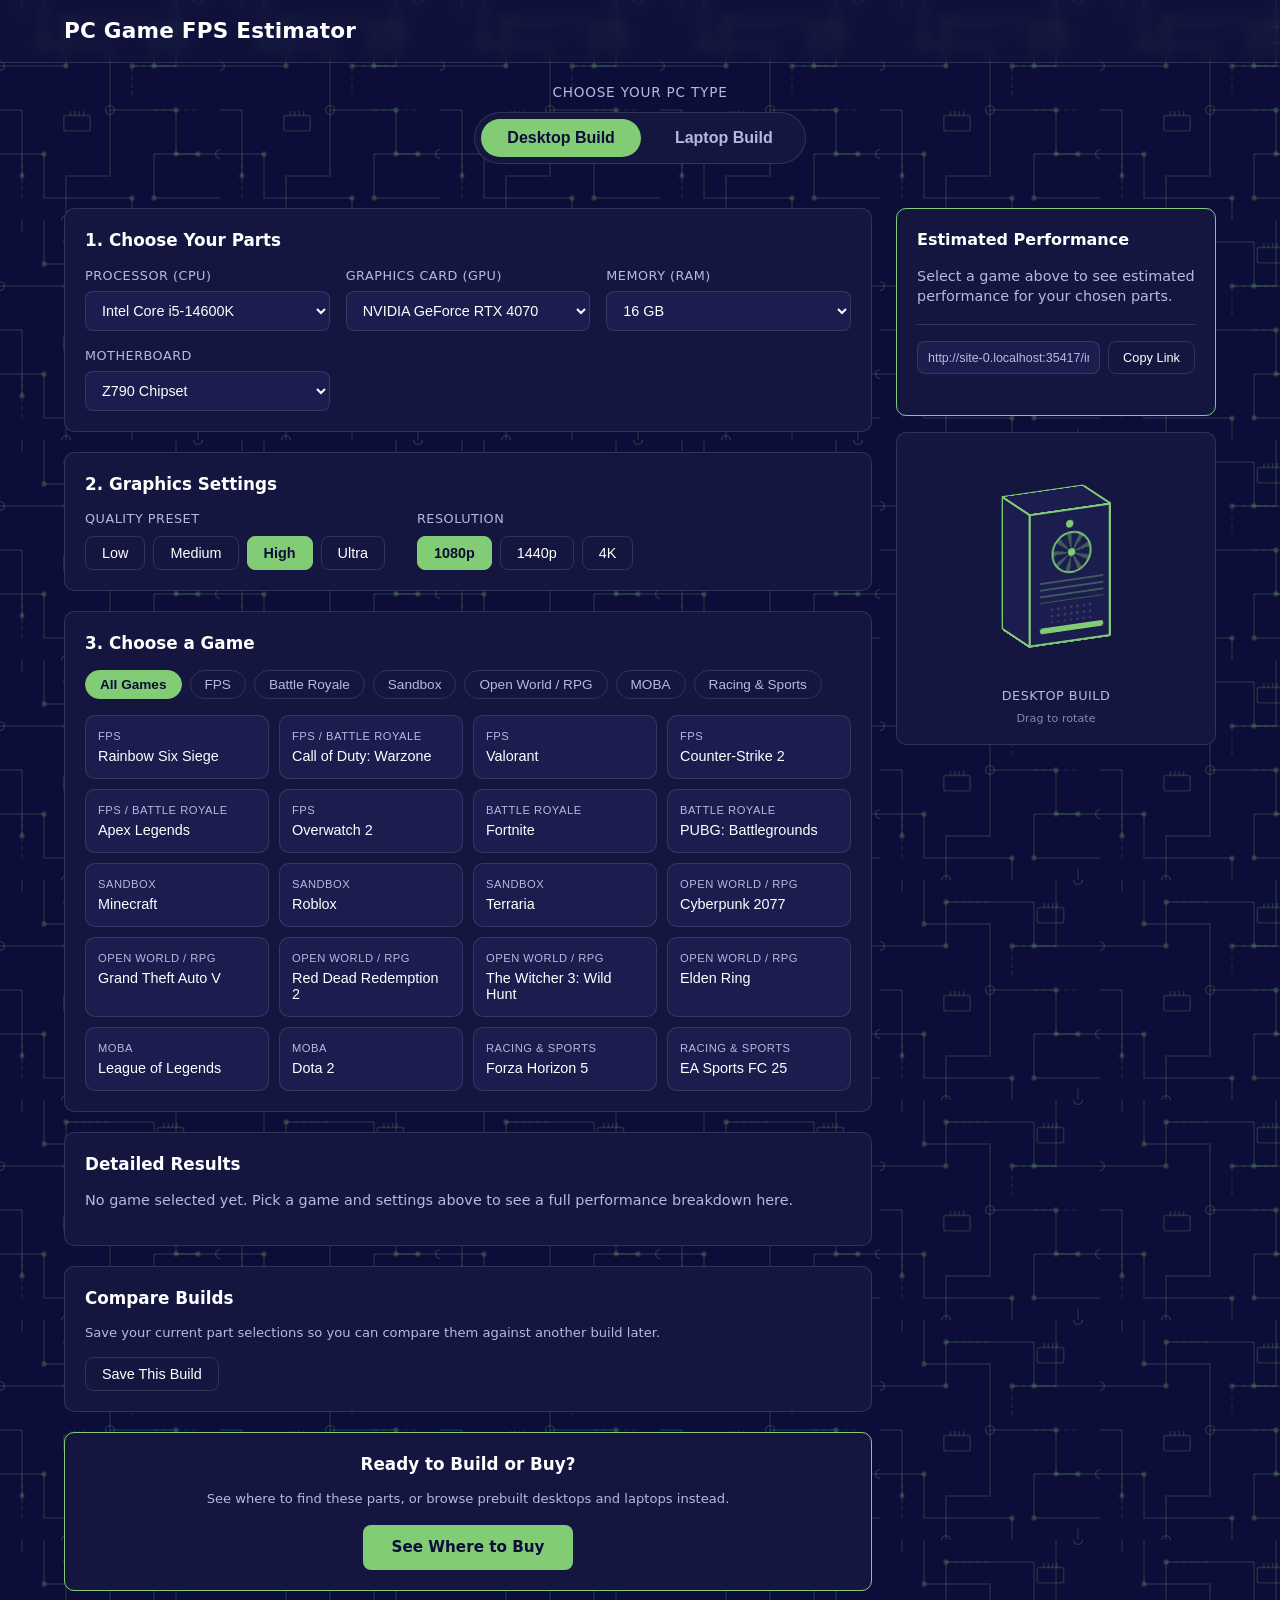
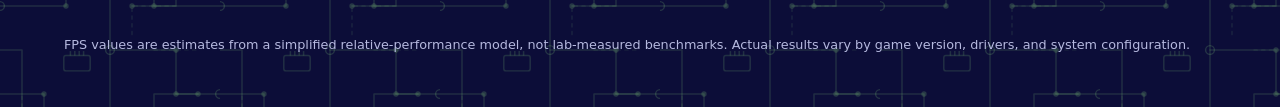
==== index.html @ 76307e14 "Initial commit: PC Game FPS Estimator PWA" ====
<!DOCTYPE html>
<html lang="en">
<head>
<meta charset="UTF-8">
<meta name="viewport" content="width=device-width, initial-scale=1.0">
<title>PC Game FPS Estimator</title>
<link rel="stylesheet" href="style.css">
<link rel="manifest" href="manifest.json">
<link rel="icon" href="icon-192.png">
<link rel="apple-touch-icon" href="icon-192.png">
<meta name="theme-color" content="#0c0d38">
</head>
<body>

<header class="site-header">
  <div class="header-inner">
    <h1 class="site-title">PC Game FPS Estimator</h1>
  </div>
</header>

<section class="type-toggle-section">
  <span class="type-toggle-label">Choose Your PC Type</span>
  <nav class="mode-tabs" role="tablist" aria-label="Choose PC type">
    <button class="mode-tab active" data-mode="desktop" role="tab" aria-selected="true">Desktop Build</button>
    <button class="mode-tab" data-mode="laptop" role="tab" aria-selected="false">Laptop Build</button>
  </nav>
</section>

<main class="layout">

  <section class="main-column">

    <div class="panel" id="parts-panel">
      <h2 class="panel-title">1. Choose Your Parts</h2>
      <div class="parts-grid" id="parts-grid"></div>
    </div>

    <div class="panel" id="settings-panel">
      <h2 class="panel-title">2. Graphics Settings</h2>
      <div class="settings-row">
        <div class="settings-group">
          <span class="settings-label">Quality Preset</span>
          <div class="pill-group" id="preset-group"></div>
        </div>
        <div class="settings-group">
          <span class="settings-label">Resolution</span>
          <div class="pill-group" id="resolution-group"></div>
        </div>
      </div>
    </div>

    <div class="panel" id="game-panel">
      <h2 class="panel-title">3. Choose a Game</h2>
      <div class="category-tabs" id="category-tabs"></div>
      <div class="game-grid" id="game-grid"></div>
    </div>

    <div class="panel" id="bottom-results-panel">
      <h2 class="panel-title">Detailed Results</h2>
      <div id="bottom-results"></div>
    </div>

    <div class="panel" id="compare-panel">
      <h2 class="panel-title">Compare Builds</h2>
      <div id="compare-content"></div>
    </div>

    <div class="panel cta-panel" id="buy-cta-panel">
      <h2 class="panel-title">Ready to Build or Buy?</h2>
      <p class="result-sub" style="margin-bottom:16px;">See where to find these parts, or browse prebuilt desktops and laptops instead.</p>
      <a class="pill-btn cta-btn" id="buy-link" href="buy.html">See Where to Buy</a>
    </div>

  </section>

  <aside class="sidebar" id="sidebar">
    <div class="sidebar-card">
      <h2 class="sidebar-title">Estimated Performance</h2>
      <div id="sidebar-content"></div>
      <div class="share-row">
        <input type="text" id="share-link-input" readonly aria-label="Shareable link">
        <button class="pill-btn" id="copy-link-btn" type="button">Copy Link</button>
      </div>
      <p class="copy-feedback" id="copy-feedback"></p>
    </div>

    <div class="device-visual" id="device-visual">
      <div class="cube-viewport">

        <div class="cube-scene" id="desktop-3d-scene">
          <div class="cube-drag" id="desktop-3d-drag">
            <div class="tower-box">
              <div class="tower-face tower-front">
                <span class="power-led"></span>
                <div class="tower-fan"></div>
                <div class="tower-vents"></div>
                <div class="tower-grille"></div>
                <div class="tower-light-bar"></div>
              </div>
              <div class="tower-face tower-back"></div>
              <div class="tower-face tower-left"></div>
              <div class="tower-face tower-right">
                <div class="tower-side-vent"></div>
                <div class="tower-side-vent"></div>
                <div class="tower-side-vent"></div>
              </div>
              <div class="tower-face tower-top"></div>
              <div class="tower-face tower-bottom"></div>
            </div>
          </div>
        </div>

        <div class="cube-scene" id="laptop-3d-scene">
          <div class="cube-drag" id="laptop-3d-drag">
            <div class="laptop-base">
              <div class="lb-face lb-front"></div>
              <div class="lb-face lb-back"></div>
              <div class="lb-face lb-left"></div>
              <div class="lb-face lb-right"></div>
              <div class="lb-face lb-top"></div>
              <div class="lb-face lb-bottom"></div>
            </div>
            <div class="laptop-screen-pivot">
              <div class="laptop-screen">
                <div class="ls-face ls-front"><span class="screen-glow"></span></div>
                <div class="ls-face ls-back"></div>
                <div class="ls-face ls-left"></div>
                <div class="ls-face ls-right"></div>
                <div class="ls-face ls-top"></div>
                <div class="ls-face ls-bottom"></div>
              </div>
            </div>
          </div>
        </div>

      </div>
      <p class="device-caption" id="device-caption">Desktop Build</p>
      <p class="device-drag-hint">Drag to rotate</p>
    </div>
  </aside>

</main>

<footer class="site-footer">
  <p>FPS values are estimates from a simplified relative-performance model, not lab-measured benchmarks. Actual results vary by game version, drivers, and system configuration.</p>
</footer>

<script src="data.js"></script>
<script src="app.js"></script>
<script src="register-sw.js"></script>
</body>
</html>
---- style.css ----
:root {
  --bg: #0c0d38;
  --bg-card: #14163f;
  --bg-card-alt: #1a1d4d;
  --accent: #82cc76;
  --accent-dark: #5fa855;
  --text: #ffffff;
  --text-dim: #b6b9df;
  --border: rgba(255, 255, 255, 0.12);
  --warn: #e0a458;
  --radius: 10px;
}

* { box-sizing: border-box; }

body {
  margin: 0;
  background-color: var(--bg);
  background-image: url("circuit-pattern.svg");
  background-repeat: repeat;
  background-size: 220px 220px;
  color: var(--text);
  font-family: "Segoe UI", system-ui, -apple-system, Roboto, Arial, sans-serif;
  line-height: 1.4;
}

/* ---------- Header ---------- */

.site-header {
  border-bottom: 1px solid var(--border);
  background: rgba(255, 255, 255, 0.02);
  position: sticky;
  top: 0;
  z-index: 20;
  backdrop-filter: blur(6px);
}

.header-inner {
  max-width: 1200px;
  margin: 0 auto;
  padding: 16px 24px;
  display: flex;
  align-items: center;
  justify-content: space-between;
  flex-wrap: wrap;
  gap: 12px;
}

.site-title {
  font-size: 1.35rem;
  margin: 0;
  letter-spacing: 0.2px;
}

.mode-tabs {
  display: flex;
  gap: 8px;
  background: var(--bg-card);
  padding: 4px;
  border-radius: 999px;
  border: 1px solid var(--border);
}

.mode-tab {
  border: none;
  background: transparent;
  color: var(--text-dim);
  padding: 8px 18px;
  border-radius: 999px;
  font-size: 0.9rem;
  cursor: pointer;
  font-weight: 600;
}

.mode-tab.active {
  background: var(--accent);
  color: var(--bg);
}

/* ---------- Type toggle (prominent, mid-page) ---------- */

.type-toggle-section {
  max-width: 1200px;
  margin: 0 auto;
  padding: 20px 24px;
  display: flex;
  flex-direction: column;
  align-items: center;
  gap: 10px;
}

.type-toggle-label {
  font-size: 0.85rem;
  color: var(--text-dim);
  text-transform: uppercase;
  letter-spacing: 0.8px;
}

.type-toggle-section .mode-tabs {
  padding: 6px;
}

.type-toggle-section .mode-tab {
  padding: 10px 26px;
  font-size: 1rem;
}

/* ---------- Layout ---------- */

.layout {
  max-width: 1200px;
  margin: 0 auto;
  padding: 24px;
  display: grid;
  grid-template-columns: 1fr 320px;
  gap: 24px;
  align-items: start;
}

.main-column {
  display: flex;
  flex-direction: column;
  gap: 20px;
  min-width: 0;
}

.sidebar {
  position: sticky;
  top: 84px;
}

.panel {
  background: var(--bg-card);
  border: 1px solid var(--border);
  border-radius: var(--radius);
  padding: 20px;
}

.panel-title {
  margin: 0 0 14px 0;
  font-size: 1.05rem;
  color: var(--text);
}

/* ---------- Category tabs ---------- */

.category-tabs {
  display: flex;
  flex-wrap: wrap;
  gap: 8px;
  margin-bottom: 16px;
}

.category-tab {
  border: 1px solid var(--border);
  background: transparent;
  color: var(--text-dim);
  padding: 6px 14px;
  border-radius: 999px;
  font-size: 0.85rem;
  cursor: pointer;
}

.category-tab.active {
  background: var(--accent);
  border-color: var(--accent);
  color: var(--bg);
  font-weight: 600;
}

/* ---------- Game grid ---------- */

.game-grid {
  display: grid;
  grid-template-columns: repeat(auto-fill, minmax(160px, 1fr));
  gap: 10px;
}

.game-card {
  border: 1px solid var(--border);
  background: var(--bg-card-alt);
  color: var(--text);
  border-radius: var(--radius);
  padding: 14px 12px;
  cursor: pointer;
  text-align: left;
  font-size: 0.9rem;
  display: flex;
  flex-direction: column;
  gap: 6px;
}

.game-card .game-tag {
  font-size: 0.7rem;
  color: var(--text-dim);
  text-transform: uppercase;
  letter-spacing: 0.5px;
}

.game-card:hover {
  border-color: var(--accent);
}

.game-card.selected {
  background: var(--accent);
  color: var(--bg);
  border-color: var(--accent);
}

.game-card.selected .game-tag {
  color: var(--bg);
  opacity: 0.75;
}

/* ---------- Settings ---------- */

.settings-row {
  display: flex;
  gap: 32px;
  flex-wrap: wrap;
}

.settings-group {
  display: flex;
  flex-direction: column;
  gap: 8px;
}

.settings-label {
  font-size: 0.8rem;
  color: var(--text-dim);
  text-transform: uppercase;
  letter-spacing: 0.5px;
}

.pill-group {
  display: flex;
  gap: 8px;
  flex-wrap: wrap;
}

.pill-btn {
  border: 1px solid var(--border);
  background: transparent;
  color: var(--text);
  padding: 8px 16px;
  border-radius: 8px;
  cursor: pointer;
  font-size: 0.9rem;
}

.pill-btn:hover {
  border-color: var(--accent);
}

.pill-btn.active {
  background: var(--accent);
  border-color: var(--accent);
  color: var(--bg);
  font-weight: 600;
}

/* ---------- Parts ---------- */

.parts-grid {
  display: grid;
  grid-template-columns: repeat(auto-fill, minmax(220px, 1fr));
  gap: 16px;
}

.part-field {
  display: flex;
  flex-direction: column;
  gap: 6px;
}

.part-field label {
  font-size: 0.8rem;
  color: var(--text-dim);
  text-transform: uppercase;
  letter-spacing: 0.5px;
}

.part-field select {
  background: var(--bg-card-alt);
  color: var(--text);
  border: 1px solid var(--border);
  border-radius: 8px;
  padding: 10px 12px;
  font-size: 0.9rem;
}

.part-field select:focus {
  outline: 2px solid var(--accent);
  border-color: var(--accent);
}

.compat-note {
  margin-top: 14px;
  padding: 10px 14px;
  border-radius: 8px;
  background: rgba(224, 164, 88, 0.12);
  border: 1px solid var(--warn);
  color: var(--warn);
  font-size: 0.85rem;
}

/* ---------- Sidebar result ---------- */

.sidebar-card {
  background: var(--bg-card);
  border: 1px solid var(--accent);
  border-radius: var(--radius);
  padding: 20px;
}

.sidebar-title {
  margin: 0 0 12px 0;
  font-size: 1rem;
}

.result-empty {
  color: var(--text-dim);
  font-size: 0.9rem;
}

.result-game-name {
  font-size: 1.05rem;
  font-weight: 700;
}

.result-sub {
  color: var(--text-dim);
  font-size: 0.82rem;
  margin-top: 2px;
}

.result-fps-big {
  font-size: 3rem;
  font-weight: 800;
  color: var(--accent);
  line-height: 1;
  margin: 16px 0 2px 0;
}

.result-fps-label {
  color: var(--text-dim);
  font-size: 0.8rem;
  text-transform: uppercase;
  letter-spacing: 0.5px;
  margin-bottom: 16px;
}

.result-bottleneck {
  font-size: 0.85rem;
  padding: 8px 10px;
  border-radius: 8px;
  background: rgba(130, 204, 118, 0.12);
  margin-bottom: 14px;
}

.result-bottleneck.warn {
  background: rgba(224, 164, 88, 0.12);
  color: var(--warn);
}

.build-summary {
  list-style: none;
  padding: 0;
  margin: 0;
  font-size: 0.85rem;
  color: var(--text-dim);
  display: flex;
  flex-direction: column;
  gap: 6px;
}

.build-summary li span {
  color: var(--text);
}

.share-row {
  display: flex;
  gap: 8px;
  margin-top: 18px;
  padding-top: 16px;
  border-top: 1px solid var(--border);
}

.share-row input {
  flex: 1;
  min-width: 0;
  background: var(--bg-card-alt);
  color: var(--text-dim);
  border: 1px solid var(--border);
  border-radius: 8px;
  padding: 8px 10px;
  font-size: 0.78rem;
}

.share-row .pill-btn {
  padding: 8px 14px;
  font-size: 0.8rem;
  white-space: nowrap;
}

.copy-feedback {
  margin: 8px 0 0 0;
  font-size: 0.78rem;
  color: var(--accent);
  min-height: 1em;
}

/* ---------- Compare builds ---------- */

.compare-slots {
  display: grid;
  grid-template-columns: 1fr 1fr;
  gap: 16px;
}

.compare-slot {
  background: var(--bg-card-alt);
  border: 1px solid var(--border);
  border-radius: var(--radius);
  padding: 16px;
  display: flex;
  flex-direction: column;
  gap: 10px;
}

.compare-slot-title {
  font-weight: 700;
  display: flex;
  align-items: center;
  gap: 8px;
}

.compare-slot-tag {
  font-size: 0.7rem;
  color: var(--text-dim);
  border: 1px solid var(--border);
  border-radius: 999px;
  padding: 2px 8px;
  font-weight: 400;
  text-transform: uppercase;
  letter-spacing: 0.5px;
}

.compare-slots.single {
  grid-template-columns: 1fr;
  max-width: 340px;
}

.compare-actions {
  display: flex;
  gap: 10px;
  flex-wrap: wrap;
  margin-top: 16px;
}

.pill-btn.secondary {
  background: transparent;
  color: var(--text-dim);
  border-color: var(--border);
}

.pill-btn.secondary:hover {
  border-color: var(--accent);
  color: var(--text);
}

.compare-table td {
  font-size: 0.85rem;
}

.compare-table tr.current-preset-row td {
  color: var(--text);
  font-weight: 700;
}

/* ---------- Buy CTA ---------- */

.cta-panel {
  text-align: center;
  border-color: var(--accent);
}

.cta-btn {
  display: inline-block;
  background: var(--accent);
  color: var(--bg);
  border: none;
  padding: 12px 28px;
  font-size: 0.95rem;
  font-weight: 700;
  text-decoration: none;
}

.cta-btn:hover {
  opacity: 0.9;
}

/* ---------- Device visual (draggable 3D model) ---------- */

.device-visual {
  margin-top: 16px;
  background: var(--bg-card);
  border: 1px solid var(--border);
  border-radius: var(--radius);
  padding: 18px;
  display: flex;
  flex-direction: column;
  align-items: center;
  gap: 6px;
}

.cube-viewport {
  position: relative;
  width: 100%;
  height: 230px;
  perspective: 750px;
  overflow: hidden;
}

.cube-scene {
  position: absolute;
  inset: 0;
  display: none;
  cursor: grab;
  touch-action: none;
}

.cube-scene.visible {
  display: block;
}

.cube-scene.dragging {
  cursor: grabbing;
}

.cube-drag {
  position: relative;
  width: 100%;
  height: 100%;
  transform-style: preserve-3d;
}

.device-caption {
  margin: 0;
  color: var(--text-dim);
  font-size: 0.8rem;
  text-transform: uppercase;
  letter-spacing: 0.5px;
}

.device-drag-hint {
  margin: 0;
  color: var(--text-dim);
  font-size: 0.7rem;
  opacity: 0.7;
}

/* Shared face styling */

.tower-face, .lb-face, .ls-face {
  position: absolute;
  left: 50%;
  top: 50%;
  background: var(--bg-card-alt);
  border: 2px solid var(--accent);
  box-sizing: border-box;
}

/* Desktop tower box: 90 x 140 x 65 */

.tower-box {
  position: absolute;
  left: 50%;
  top: 50%;
  transform-style: preserve-3d;
}

.tower-front  { width: 90px; height: 140px; margin: -70px 0 0 -45px; transform: translateZ(32.5px); }
.tower-back   { width: 90px; height: 140px; margin: -70px 0 0 -45px; transform: translateZ(-32.5px) rotateY(180deg); }
.tower-right  { width: 65px; height: 140px; margin: -70px 0 0 -32.5px; transform: translateX(45px) rotateY(90deg); }
.tower-left   { width: 65px; height: 140px; margin: -70px 0 0 -32.5px; transform: translateX(-45px) rotateY(-90deg); }
.tower-top    { width: 90px; height: 65px; margin: -32.5px 0 0 -45px; transform: translateY(-70px) rotateX(90deg); }
.tower-bottom { width: 90px; height: 65px; margin: -32.5px 0 0 -45px; transform: translateY(70px) rotateX(-90deg); }

.tower-front .power-led {
  position: absolute;
  top: 10px;
  left: 50%;
  transform: translateX(-50%);
  width: 8px;
  height: 8px;
  border-radius: 50%;
  background: var(--accent);
  animation: led-blink 1.6s ease-in-out infinite;
}

.tower-fan {
  position: absolute;
  top: 22px;
  left: 23px;
  width: 44px;
  height: 44px;
  border-radius: 50%;
  border: 2px solid var(--accent);
  background: repeating-conic-gradient(var(--bg-card-alt) 0deg 25deg, rgba(130, 204, 118, 0.35) 25deg 40deg);
}

.tower-fan::after {
  content: "";
  position: absolute;
  top: 50%;
  left: 50%;
  width: 8px;
  height: 8px;
  border-radius: 50%;
  background: var(--accent);
  transform: translate(-50%, -50%);
}

.tower-vents {
  position: absolute;
  top: 72px;
  left: 10px;
  width: 70px;
  height: 22px;
  background: repeating-linear-gradient(to bottom, var(--accent) 0px 2px, transparent 2px 7px);
  opacity: 0.35;
}

.tower-grille {
  position: absolute;
  top: 98px;
  left: 20px;
  width: 50px;
  height: 18px;
  background-image: radial-gradient(circle, rgba(255, 255, 255, 0.3) 1px, transparent 1.6px);
  background-size: 7px 7px;
  opacity: 0.5;
}

.tower-light-bar {
  position: absolute;
  bottom: 10px;
  left: 10px;
  width: 70px;
  height: 6px;
  border-radius: 3px;
  background: var(--accent);
  animation: glow-pulse 2.5s ease-in-out infinite;
}

.tower-side-vent {
  position: absolute;
  left: 50%;
  transform: translateX(-50%);
  width: 30px;
  height: 30px;
  border-radius: 50%;
  border: 2px solid var(--accent);
  background: var(--bg-card-alt);
  opacity: 0.6;
}

.tower-right .tower-side-vent:nth-child(1) { top: 18px; }
.tower-right .tower-side-vent:nth-child(2) { top: 58px; }
.tower-right .tower-side-vent:nth-child(3) { top: 98px; }

/* Laptop base box: 140 x 10 x 95 */

.laptop-base {
  position: absolute;
  left: 50%;
  top: 50%;
  transform-style: preserve-3d;
  transform: translateY(44px);
}

.lb-front  { width: 140px; height: 10px; margin: -5px 0 0 -70px; transform: translateZ(47.5px); }
.lb-back   { width: 140px; height: 10px; margin: -5px 0 0 -70px; transform: translateZ(-47.5px) rotateY(180deg); }
.lb-right  { width: 95px; height: 10px; margin: -5px 0 0 -47.5px; transform: translateX(70px) rotateY(90deg); }
.lb-left   { width: 95px; height: 10px; margin: -5px 0 0 -47.5px; transform: translateX(-70px) rotateY(-90deg); }
.lb-top    { width: 140px; height: 95px; margin: -47.5px 0 0 -70px; transform: translateY(-5px) rotateX(90deg); }
.lb-bottom { width: 140px; height: 95px; margin: -47.5px 0 0 -70px; transform: translateY(5px) rotateX(-90deg); }

/* Laptop screen, hinged from the back-top edge of the base: 140 x 90 x 5 */

.laptop-screen-pivot {
  position: absolute;
  left: 50%;
  top: 50%;
  transform-style: preserve-3d;
  transform: translateY(44px) translate3d(0px, -5px, -47.5px) rotateX(8deg);
}

.laptop-screen {
  position: relative;
  transform-style: preserve-3d;
  transform: translateY(-45px);
}

.ls-front  { width: 140px; height: 90px; margin: -45px 0 0 -70px; transform: translateZ(2.5px); }
.ls-back   { width: 140px; height: 90px; margin: -45px 0 0 -70px; transform: translateZ(-2.5px) rotateY(180deg); }
.ls-right  { width: 5px; height: 90px; margin: -45px 0 0 -2.5px; transform: translateX(70px) rotateY(90deg); }
.ls-left   { width: 5px; height: 90px; margin: -45px 0 0 -2.5px; transform: translateX(-70px) rotateY(-90deg); }
.ls-top    { width: 140px; height: 5px; margin: -2.5px 0 0 -70px; transform: translateY(-45px) rotateX(90deg); }
.ls-bottom { width: 140px; height: 5px; margin: -2.5px 0 0 -70px; transform: translateY(45px) rotateX(-90deg); }

.ls-front .screen-glow {
  position: absolute;
  inset: 8px;
  background: var(--accent);
  animation: glow-pulse 2.5s ease-in-out infinite;
}

@keyframes led-blink {
  0%, 100% { opacity: 1; }
  50% { opacity: 0.2; }
}

@keyframes glow-pulse {
  0%, 100% { opacity: 0.3; }
  50% { opacity: 0.8; }
}

/* ---------- Bottom results ---------- */

.bottom-grid {
  display: grid;
  grid-template-columns: 1.1fr 1fr;
  gap: 28px;
}

.preset-bars {
  display: flex;
  flex-direction: column;
  gap: 12px;
}

.preset-bar-row {
  display: grid;
  grid-template-columns: 70px 1fr 60px;
  align-items: center;
  gap: 10px;
  font-size: 0.85rem;
}

.preset-bar-track {
  background: var(--bg-card-alt);
  border-radius: 6px;
  height: 16px;
  overflow: hidden;
  border: 1px solid var(--border);
}

.preset-bar-fill {
  height: 100%;
  background: var(--accent);
}

.preset-bar-row.current-preset .preset-bar-fill {
  background: var(--accent);
}

.preset-bar-row.current-preset {
  font-weight: 700;
}

.summary-table {
  width: 100%;
  border-collapse: collapse;
  font-size: 0.88rem;
}

.summary-table td {
  padding: 7px 4px;
  border-bottom: 1px solid var(--border);
  color: var(--text-dim);
}

.summary-table td:last-child {
  text-align: right;
  color: var(--text);
  font-weight: 600;
}

/* ---------- Footer ---------- */

.site-footer {
  max-width: 1200px;
  margin: 0 auto;
  padding: 8px 24px 40px 24px;
  color: var(--text-dim);
  font-size: 0.8rem;
}

/* ---------- Buy page ---------- */

.buy-layout {
  max-width: 900px;
  margin: 0 auto;
  padding: 24px;
  display: flex;
  flex-direction: column;
  gap: 20px;
}

.back-link {
  color: var(--text-dim);
  text-decoration: none;
  font-size: 0.9rem;
}

.back-link:hover {
  color: var(--accent);
}

.buy-view {
  display: none;
}

.buy-view.active {
  display: block;
}

.buy-section-title {
  margin: 20px 0 10px 0;
  font-size: 1rem;
}

.buy-section-title:first-child {
  margin-top: 0;
}

.buy-brand-title {
  margin: 12px 0 6px 0;
  font-size: 0.8rem;
  color: var(--text-dim);
  text-transform: uppercase;
  letter-spacing: 0.5px;
}

.buy-part-row {
  display: flex;
  justify-content: space-between;
  align-items: center;
  flex-wrap: wrap;
  gap: 10px;
  padding: 10px 12px;
  border-bottom: 1px solid var(--border);
}

.buy-part-row.highlighted {
  background: rgba(130, 204, 118, 0.08);
  border: 1px solid var(--accent);
  border-radius: 8px;
}

.buy-part-name {
  font-size: 0.9rem;
  display: flex;
  align-items: center;
  gap: 8px;
}

.part-icon {
  display: inline-block;
  width: 22px;
  height: 22px;
  flex-shrink: 0;
  box-sizing: border-box;
  position: relative;
  border: 2px solid var(--accent);
  background: var(--bg-card-alt);
}

.icon-cpu {
  border-radius: 4px;
}

.icon-cpu::after {
  content: "";
  position: absolute;
  inset: 5px;
  border: 1px solid var(--accent);
}

.icon-gpu {
  border-radius: 50%;
  background: repeating-conic-gradient(var(--bg-card-alt) 0deg 25deg, rgba(130, 204, 118, 0.4) 25deg 40deg);
  animation: icon-spin 2.5s linear infinite;
}

.icon-gpu::after {
  content: "";
  position: absolute;
  top: 50%;
  left: 50%;
  width: 5px;
  height: 5px;
  border-radius: 50%;
  background: var(--accent);
  transform: translate(-50%, -50%);
}

.icon-ram {
  border-radius: 2px;
  background-image: repeating-linear-gradient(to right, transparent 0 3px, rgba(130, 204, 118, 0.4) 3px 4px);
}

.icon-motherboard {
  border-radius: 3px;
  background-image:
    linear-gradient(rgba(130, 204, 118, 0.4) 1px, transparent 1px),
    linear-gradient(90deg, rgba(130, 204, 118, 0.4) 1px, transparent 1px);
  background-size: 6px 6px;
}

@keyframes icon-spin {
  from { transform: rotate(0deg); }
  to { transform: rotate(360deg); }
}

.buy-highlight-tag {
  font-size: 0.68rem;
  background: var(--accent);
  color: var(--bg);
  border-radius: 999px;
  padding: 2px 8px;
  font-weight: 700;
  text-transform: uppercase;
}

.buy-links {
  display: flex;
  gap: 8px;
  flex-wrap: wrap;
}

.buy-links .pill-btn {
  padding: 6px 12px;
  font-size: 0.78rem;
  text-decoration: none;
  display: inline-block;
}

.tier-grid {
  display: grid;
  grid-template-columns: repeat(auto-fit, minmax(220px, 1fr));
  gap: 14px;
}

.tier-card {
  background: var(--bg-card-alt);
  border: 1px solid var(--border);
  border-radius: var(--radius);
  padding: 16px;
  display: flex;
  flex-direction: column;
  gap: 10px;
}

.tier-card-title {
  font-weight: 700;
}

/* ---------- Responsive ---------- */

@media (max-width: 900px) {
  .layout {
    grid-template-columns: 1fr;
  }
  .sidebar {
    position: static;
    order: -1;
  }
  .bottom-grid {
    grid-template-columns: 1fr;
  }
  .compare-slots {
    grid-template-columns: 1fr;
  }
}
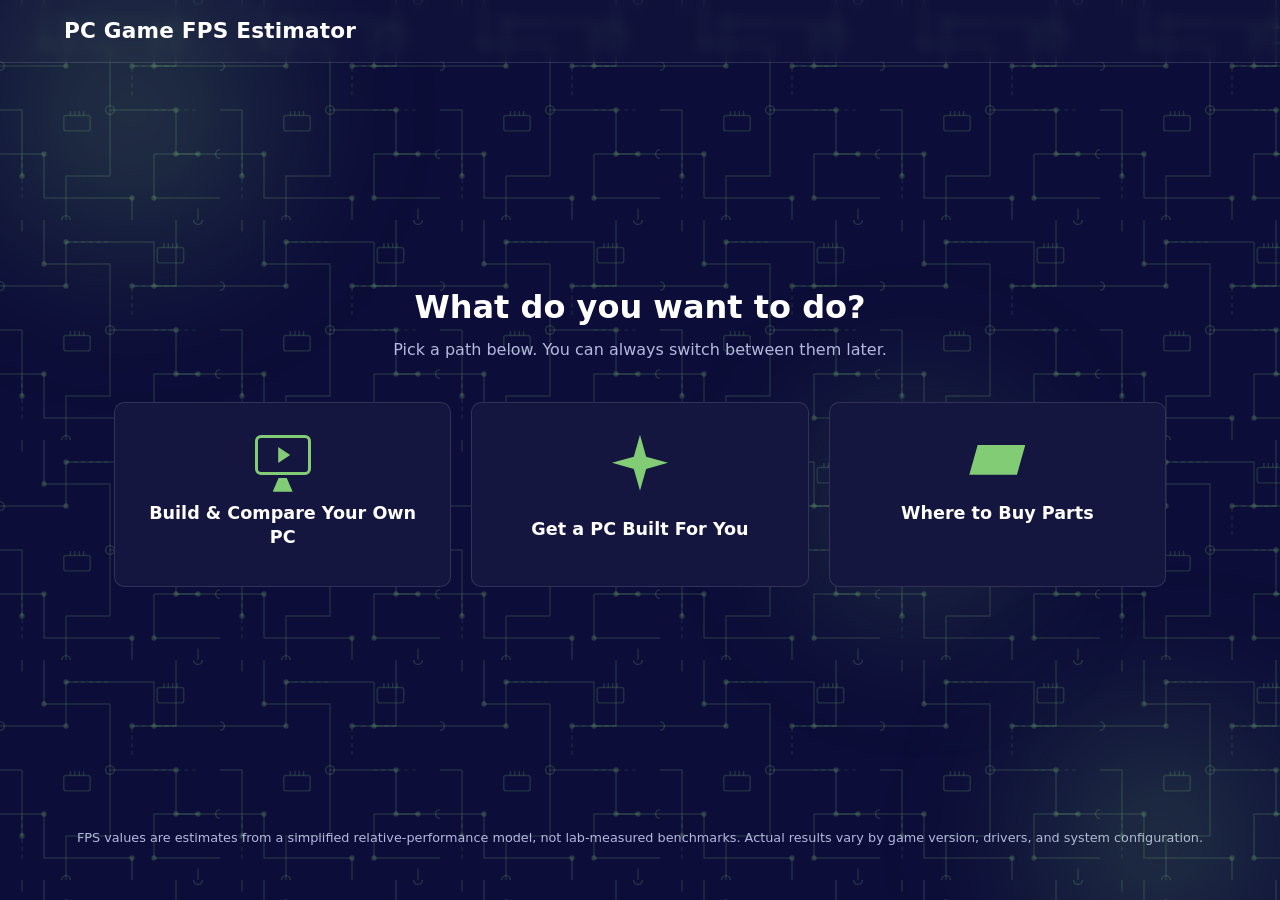
==== commit 70b0ee18: "Add landing page, PC recommendation wizard, and price comparisons - New index.html intro page with a" ====
--- a/index.html
+++ b/index.html
@@ -10,7 +10,11 @@
 <link rel="apple-touch-icon" href="icon-192.png">
 <meta name="theme-color" content="#0c0d38">
 </head>
-<body>
+<body class="landing">
+
+<div class="bg-glow bg-glow-1"></div>
+<div class="bg-glow bg-glow-2"></div>
+<div class="bg-glow bg-glow-3"></div>
 
 <header class="site-header">
   <div class="header-inner">
@@ -18,135 +22,37 @@
   </div>
 </header>
 
-<section class="type-toggle-section">
-  <span class="type-toggle-label">Choose Your PC Type</span>
-  <nav class="mode-tabs" role="tablist" aria-label="Choose PC type">
-    <button class="mode-tab active" data-mode="desktop" role="tab" aria-selected="true">Desktop Build</button>
-    <button class="mode-tab" data-mode="laptop" role="tab" aria-selected="false">Laptop Build</button>
-  </nav>
-</section>
+<main class="landing-hero">
+  <h2 class="landing-title">What do you want to do?</h2>
+  <p class="landing-subtitle">Pick a path below. You can always switch between them later.</p>
 
-<main class="layout">
+  <div class="landing-choices">
 
-  <section class="main-column">
+    <a class="landing-card" href="builder.html">
+      <div class="landing-icon landing-icon-build" aria-hidden="true"></div>
+      <div class="landing-card-title">Build &amp; Compare Your Own PC</div>
+      <div class="landing-card-desc">Pick your own CPU, GPU, RAM, and more, then see estimated FPS across 20+ games at your chosen settings. Save builds side by side to compare performance and price, desktop or laptop.</div>
+    </a>
 
-    <div class="panel" id="parts-panel">
-      <h2 class="panel-title">1. Choose Your Parts</h2>
-      <div class="parts-grid" id="parts-grid"></div>
-    </div>
+    <a class="landing-card" href="recommend.html">
+      <div class="landing-icon landing-icon-wizard" aria-hidden="true"></div>
+      <div class="landing-card-title">Get a PC Built For You</div>
+      <div class="landing-card-desc">Tell us your budget, the games you play, and the performance you're after. We'll generate a few build options that fit, ready to fine-tune in the full builder.</div>
+    </a>
 
-    <div class="panel" id="settings-panel">
-      <h2 class="panel-title">2. Graphics Settings</h2>
-      <div class="settings-row">
-        <div class="settings-group">
-          <span class="settings-label">Quality Preset</span>
-          <div class="pill-group" id="preset-group"></div>
-        </div>
-        <div class="settings-group">
-          <span class="settings-label">Resolution</span>
-          <div class="pill-group" id="resolution-group"></div>
-        </div>
-      </div>
-    </div>
+    <a class="landing-card" href="buy.html">
+      <div class="landing-icon landing-icon-buy" aria-hidden="true"></div>
+      <div class="landing-card-title">Where to Buy Parts</div>
+      <div class="landing-card-desc">Skip straight to shopping links and price estimates for individual parts, or browse prebuilt desktops and laptops instead.</div>
+    </a>
 
-    <div class="panel" id="game-panel">
-      <h2 class="panel-title">3. Choose a Game</h2>
-      <div class="category-tabs" id="category-tabs"></div>
-      <div class="game-grid" id="game-grid"></div>
-    </div>
-
-    <div class="panel" id="bottom-results-panel">
-      <h2 class="panel-title">Detailed Results</h2>
-      <div id="bottom-results"></div>
-    </div>
-
-    <div class="panel" id="compare-panel">
-      <h2 class="panel-title">Compare Builds</h2>
-      <div id="compare-content"></div>
-    </div>
-
-    <div class="panel cta-panel" id="buy-cta-panel">
-      <h2 class="panel-title">Ready to Build or Buy?</h2>
-      <p class="result-sub" style="margin-bottom:16px;">See where to find these parts, or browse prebuilt desktops and laptops instead.</p>
-      <a class="pill-btn cta-btn" id="buy-link" href="buy.html">See Where to Buy</a>
-    </div>
-
-  </section>
-
-  <aside class="sidebar" id="sidebar">
-    <div class="sidebar-card">
-      <h2 class="sidebar-title">Estimated Performance</h2>
-      <div id="sidebar-content"></div>
-      <div class="share-row">
-        <input type="text" id="share-link-input" readonly aria-label="Shareable link">
-        <button class="pill-btn" id="copy-link-btn" type="button">Copy Link</button>
-      </div>
-      <p class="copy-feedback" id="copy-feedback"></p>
-    </div>
-
-    <div class="device-visual" id="device-visual">
-      <div class="cube-viewport">
-
-        <div class="cube-scene" id="desktop-3d-scene">
-          <div class="cube-drag" id="desktop-3d-drag">
-            <div class="tower-box">
-              <div class="tower-face tower-front">
-                <span class="power-led"></span>
-                <div class="tower-fan"></div>
-                <div class="tower-vents"></div>
-                <div class="tower-grille"></div>
-                <div class="tower-light-bar"></div>
-              </div>
-              <div class="tower-face tower-back"></div>
-              <div class="tower-face tower-left"></div>
-              <div class="tower-face tower-right">
-                <div class="tower-side-vent"></div>
-                <div class="tower-side-vent"></div>
-                <div class="tower-side-vent"></div>
-              </div>
-              <div class="tower-face tower-top"></div>
-              <div class="tower-face tower-bottom"></div>
-            </div>
-          </div>
-        </div>
-
-        <div class="cube-scene" id="laptop-3d-scene">
-          <div class="cube-drag" id="laptop-3d-drag">
-            <div class="laptop-base">
-              <div class="lb-face lb-front"></div>
-              <div class="lb-face lb-back"></div>
-              <div class="lb-face lb-left"></div>
-              <div class="lb-face lb-right"></div>
-              <div class="lb-face lb-top"></div>
-              <div class="lb-face lb-bottom"></div>
-            </div>
-            <div class="laptop-screen-pivot">
-              <div class="laptop-screen">
-                <div class="ls-face ls-front"><span class="screen-glow"></span></div>
-                <div class="ls-face ls-back"></div>
-                <div class="ls-face ls-left"></div>
-                <div class="ls-face ls-right"></div>
-                <div class="ls-face ls-top"></div>
-                <div class="ls-face ls-bottom"></div>
-              </div>
-            </div>
-          </div>
-        </div>
-
-      </div>
-      <p class="device-caption" id="device-caption">Desktop Build</p>
-      <p class="device-drag-hint">Drag to rotate</p>
-    </div>
-  </aside>
-
+  </div>
 </main>
 
 <footer class="site-footer">
   <p>FPS values are estimates from a simplified relative-performance model, not lab-measured benchmarks. Actual results vary by game version, drivers, and system configuration.</p>
 </footer>
 
-<script src="data.js"></script>
-<script src="app.js"></script>
 <script src="register-sw.js"></script>
 </body>
 </html>
--- a/style.css
+++ b/style.css
@@ -105,6 +105,216 @@
   font-size: 1rem;
 }
 
+/* ---------- Landing page ---------- */
+
+body.landing {
+  position: relative;
+  overflow-x: hidden;
+  min-height: 100vh;
+  display: flex;
+  flex-direction: column;
+  animation: circuit-drift 60s linear infinite;
+}
+
+@keyframes circuit-drift {
+  from { background-position: 0 0; }
+  to { background-position: 220px 220px; }
+}
+
+.bg-glow {
+  position: fixed;
+  z-index: 0;
+  border-radius: 50%;
+  filter: blur(70px);
+  background: radial-gradient(circle, rgba(130, 204, 118, 0.28), transparent 70%);
+  pointer-events: none;
+}
+
+.bg-glow-1 {
+  width: 420px;
+  height: 420px;
+  top: -100px;
+  left: -80px;
+  animation: glow-float-1 24s ease-in-out infinite;
+}
+
+.bg-glow-2 {
+  width: 360px;
+  height: 360px;
+  bottom: -120px;
+  right: -60px;
+  animation: glow-float-2 30s ease-in-out infinite;
+}
+
+.bg-glow-3 {
+  width: 300px;
+  height: 300px;
+  top: 40%;
+  left: 60%;
+  animation: glow-float-3 20s ease-in-out infinite;
+}
+
+@keyframes glow-float-1 {
+  0%, 100% { transform: translate(0, 0); }
+  50% { transform: translate(60px, 50px); }
+}
+
+@keyframes glow-float-2 {
+  0%, 100% { transform: translate(0, 0); }
+  50% { transform: translate(-50px, -40px); }
+}
+
+@keyframes glow-float-3 {
+  0%, 100% { transform: translate(0, 0) scale(1); }
+  50% { transform: translate(-40px, 30px) scale(1.15); }
+}
+
+.landing-hero {
+  position: relative;
+  z-index: 1;
+  flex: 1;
+  max-width: 1100px;
+  width: 100%;
+  margin: 0 auto;
+  padding: 48px 24px;
+  display: flex;
+  flex-direction: column;
+  align-items: center;
+  justify-content: center;
+  text-align: center;
+}
+
+.landing-title {
+  font-size: 2rem;
+  margin: 0 0 10px 0;
+}
+
+.landing-subtitle {
+  color: var(--text-dim);
+  margin: 0 0 40px 0;
+  font-size: 1rem;
+}
+
+.landing-choices {
+  display: grid;
+  grid-template-columns: repeat(3, 1fr);
+  gap: 20px;
+  width: 100%;
+}
+
+.landing-card {
+  display: flex;
+  flex-direction: column;
+  align-items: center;
+  text-align: center;
+  text-decoration: none;
+  color: var(--text);
+  background: var(--bg-card);
+  border: 1px solid var(--border);
+  border-radius: var(--radius);
+  padding: 32px 22px;
+  transition: border-color 0.2s ease, transform 0.2s ease;
+}
+
+.landing-card:hover,
+.landing-card:focus-visible {
+  border-color: var(--accent);
+  transform: translateY(-4px);
+}
+
+.landing-card-title {
+  font-size: 1.1rem;
+  font-weight: 700;
+  margin-bottom: 4px;
+}
+
+.landing-card-desc {
+  max-height: 0;
+  opacity: 0;
+  overflow: hidden;
+  color: var(--text-dim);
+  font-size: 0.85rem;
+  line-height: 1.5;
+  transition: max-height 0.3s ease, opacity 0.3s ease, margin-top 0.3s ease;
+}
+
+.landing-card:hover .landing-card-desc,
+.landing-card:focus-visible .landing-card-desc {
+  max-height: 160px;
+  opacity: 1;
+  margin-top: 12px;
+}
+
+.landing-icon {
+  position: relative;
+  width: 56px;
+  height: 40px;
+  margin-bottom: 26px;
+}
+
+.landing-icon-build {
+  border: 3px solid var(--accent);
+  border-radius: 6px;
+}
+
+.landing-icon-build::before {
+  content: "";
+  position: absolute;
+  top: 50%;
+  left: 50%;
+  transform: translate(-40%, -50%);
+  width: 0;
+  height: 0;
+  border-style: solid;
+  border-width: 8px 0 8px 12px;
+  border-color: transparent transparent transparent var(--accent);
+}
+
+.landing-icon-build::after {
+  content: "";
+  position: absolute;
+  bottom: -20px;
+  left: 50%;
+  transform: translateX(-50%);
+  width: 20px;
+  height: 14px;
+  background: var(--accent);
+  clip-path: polygon(30% 0%, 70% 0%, 100% 100%, 0% 100%);
+}
+
+.landing-icon-wizard {
+  height: 56px;
+  background: var(--accent);
+  clip-path: polygon(50% 0%, 61% 39%, 100% 50%, 61% 61%, 50% 100%, 39% 61%, 0% 50%, 39% 39%);
+}
+
+.landing-icon-buy {
+  height: 30px;
+  margin-top: 10px;
+  background: var(--accent);
+  clip-path: polygon(15% 0%, 100% 0%, 85% 100%, 0% 100%);
+}
+
+.landing-icon-buy::before,
+.landing-icon-buy::after {
+  content: "";
+  position: absolute;
+  bottom: -14px;
+  width: 10px;
+  height: 10px;
+  border-radius: 50%;
+  background: var(--accent);
+}
+
+.landing-icon-buy::before { left: 8px; }
+.landing-icon-buy::after { right: 8px; }
+
+@media (max-width: 800px) {
+  .landing-choices {
+    grid-template-columns: 1fr;
+  }
+}
+
 /* ---------- Layout ---------- */
 
 .layout {
@@ -295,16 +505,6 @@
   border-color: var(--accent);
 }
 
-.compat-note {
-  margin-top: 14px;
-  padding: 10px 14px;
-  border-radius: 8px;
-  background: rgba(224, 164, 88, 0.12);
-  border: 1px solid var(--warn);
-  color: var(--warn);
-  font-size: 0.85rem;
-}
-
 /* ---------- Sidebar result ---------- */
 
 .sidebar-card {
@@ -797,6 +997,100 @@
   padding: 8px 24px 40px 24px;
   color: var(--text-dim);
   font-size: 0.8rem;
+}
+
+/* ---------- Recommend page ---------- */
+
+.rec-layout {
+  max-width: 900px;
+  margin: 0 auto;
+  padding: 24px;
+  display: flex;
+  flex-direction: column;
+  gap: 20px;
+}
+
+.budget-input {
+  width: 160px;
+  background: var(--bg-card-alt);
+  color: var(--text);
+  border: 1px solid var(--border);
+  border-radius: 8px;
+  padding: 10px 12px;
+  font-size: 1rem;
+}
+
+.rec-build-grid {
+  display: grid;
+  grid-template-columns: repeat(auto-fit, minmax(230px, 1fr));
+  gap: 16px;
+}
+
+.rec-build-card {
+  background: var(--bg-card-alt);
+  border: 1px solid var(--border);
+  border-radius: var(--radius);
+  padding: 18px;
+  display: flex;
+  flex-direction: column;
+  gap: 10px;
+}
+
+.rec-build-label {
+  font-weight: 700;
+  color: var(--accent);
+  text-transform: uppercase;
+  font-size: 0.8rem;
+  letter-spacing: 0.5px;
+}
+
+.rec-build-price {
+  font-size: 1.3rem;
+  font-weight: 800;
+}
+
+.rec-build-fps {
+  font-size: 1.6rem;
+  font-weight: 800;
+  color: var(--accent);
+}
+
+.rec-build-fps span {
+  font-size: 0.7rem;
+  color: var(--text-dim);
+  font-weight: 400;
+  text-transform: uppercase;
+  margin-left: 6px;
+}
+
+.rec-per-game {
+  list-style: none;
+  padding: 0;
+  margin: 0;
+  font-size: 0.8rem;
+  color: var(--text-dim);
+  display: flex;
+  flex-direction: column;
+  gap: 4px;
+  max-height: 140px;
+  overflow-y: auto;
+}
+
+.rec-per-game li {
+  display: flex;
+  justify-content: space-between;
+  gap: 8px;
+}
+
+.rec-per-game li span {
+  color: var(--text);
+  white-space: nowrap;
+}
+
+.rec-customize-btn {
+  margin-top: auto;
+  text-align: center;
+  text-decoration: none;
 }
 
 /* ---------- Buy page ---------- */
@@ -936,6 +1230,16 @@
   text-transform: uppercase;
 }
 
+.buy-part-price {
+  font-size: 0.75rem;
+  color: var(--text-dim);
+  background: var(--bg-card);
+  border: 1px solid var(--border);
+  border-radius: 999px;
+  padding: 2px 8px;
+  white-space: nowrap;
+}
+
 .buy-links {
   display: flex;
   gap: 8px;
@@ -967,6 +1271,12 @@
 
 .tier-card-title {
   font-weight: 700;
+}
+
+.tier-card-price {
+  font-size: 0.85rem;
+  font-weight: 700;
+  color: var(--accent);
 }
 
 /* ---------- Responsive ---------- */
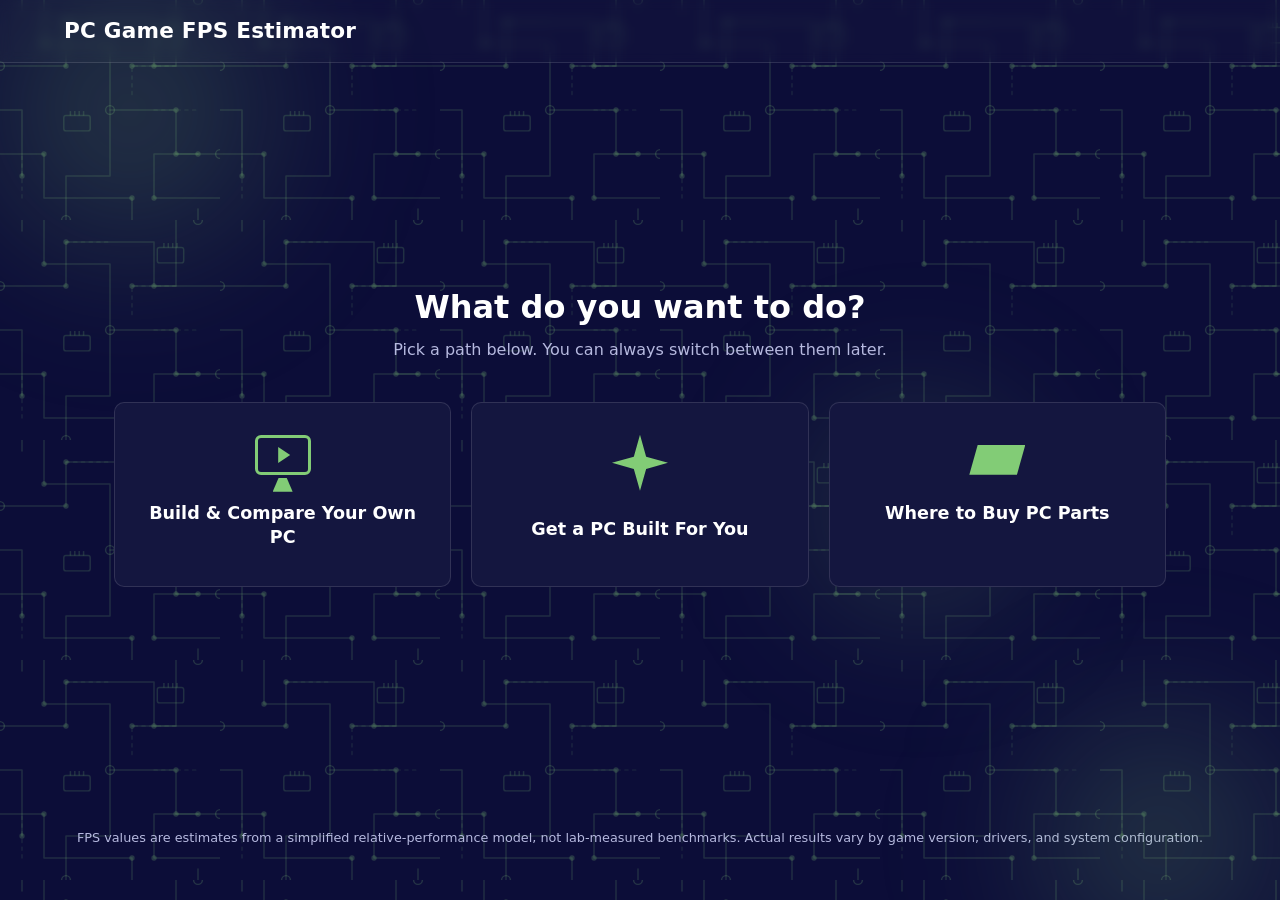
==== commit 7e8364f8: "Clarify parts page title, split recommendation CTAs, add incomplete-parts disclaimer - Landing card " ====
--- a/index.html
+++ b/index.html
@@ -42,8 +42,8 @@
 
     <a class="landing-card" href="buy.html">
       <div class="landing-icon landing-icon-buy" aria-hidden="true"></div>
-      <div class="landing-card-title">Where to Buy Parts</div>
-      <div class="landing-card-desc">Skip straight to shopping links and price estimates for individual parts, or browse prebuilt desktops and laptops instead.</div>
+      <div class="landing-card-title">Where to Buy PC Parts</div>
+      <div class="landing-card-desc">Skip straight to shopping links and price estimates for individual parts - CPUs, GPUs, RAM, and motherboards - or browse prebuilt desktops and laptops instead.</div>
     </a>
 
   </div>
--- a/style.css
+++ b/style.css
@@ -1010,14 +1010,65 @@
   gap: 20px;
 }
 
-.budget-input {
-  width: 160px;
+.range-group {
+  display: flex;
+  flex-direction: column;
+  gap: 16px;
+}
+
+.range-row {
+  display: flex;
+  flex-direction: column;
+  gap: 8px;
+}
+
+.range-row label {
+  font-size: 0.85rem;
+  color: var(--text-dim);
+}
+
+.range-row label span {
+  color: var(--accent);
+  font-weight: 700;
+}
+
+input[type="range"] {
+  -webkit-appearance: none;
+  appearance: none;
+  width: 100%;
+  height: 6px;
+  border-radius: 3px;
   background: var(--bg-card-alt);
-  color: var(--text);
-  border: 1px solid var(--border);
-  border-radius: 8px;
-  padding: 10px 12px;
-  font-size: 1rem;
+  border: 1px solid var(--border);
+  outline: none;
+  cursor: pointer;
+}
+
+input[type="range"]::-webkit-slider-thumb {
+  -webkit-appearance: none;
+  appearance: none;
+  width: 18px;
+  height: 18px;
+  border-radius: 50%;
+  background: var(--accent);
+  border: 2px solid var(--bg);
+  cursor: pointer;
+}
+
+input[type="range"]::-moz-range-thumb {
+  width: 18px;
+  height: 18px;
+  border-radius: 50%;
+  background: var(--accent);
+  border: 2px solid var(--bg);
+  cursor: pointer;
+}
+
+.rec-build-note {
+  margin: 0;
+  font-size: 0.8rem;
+  color: var(--text-dim);
+  font-style: italic;
 }
 
 .rec-build-grid {
@@ -1087,10 +1138,30 @@
   white-space: nowrap;
 }
 
-.rec-customize-btn {
+.rec-card-actions {
   margin-top: auto;
+  padding-top: 4px;
+  display: flex;
+  flex-direction: column;
+  gap: 8px;
+}
+
+.rec-card-btn {
   text-align: center;
   text-decoration: none;
+  font-size: 0.82rem;
+  padding: 9px 12px;
+}
+
+.rec-disclaimer {
+  margin: 18px 0 0 0;
+  padding: 12px 14px;
+  border-radius: 8px;
+  background: rgba(224, 164, 88, 0.1);
+  border: 1px solid var(--warn);
+  color: var(--warn);
+  font-size: 0.82rem;
+  line-height: 1.5;
 }
 
 /* ---------- Buy page ---------- */
